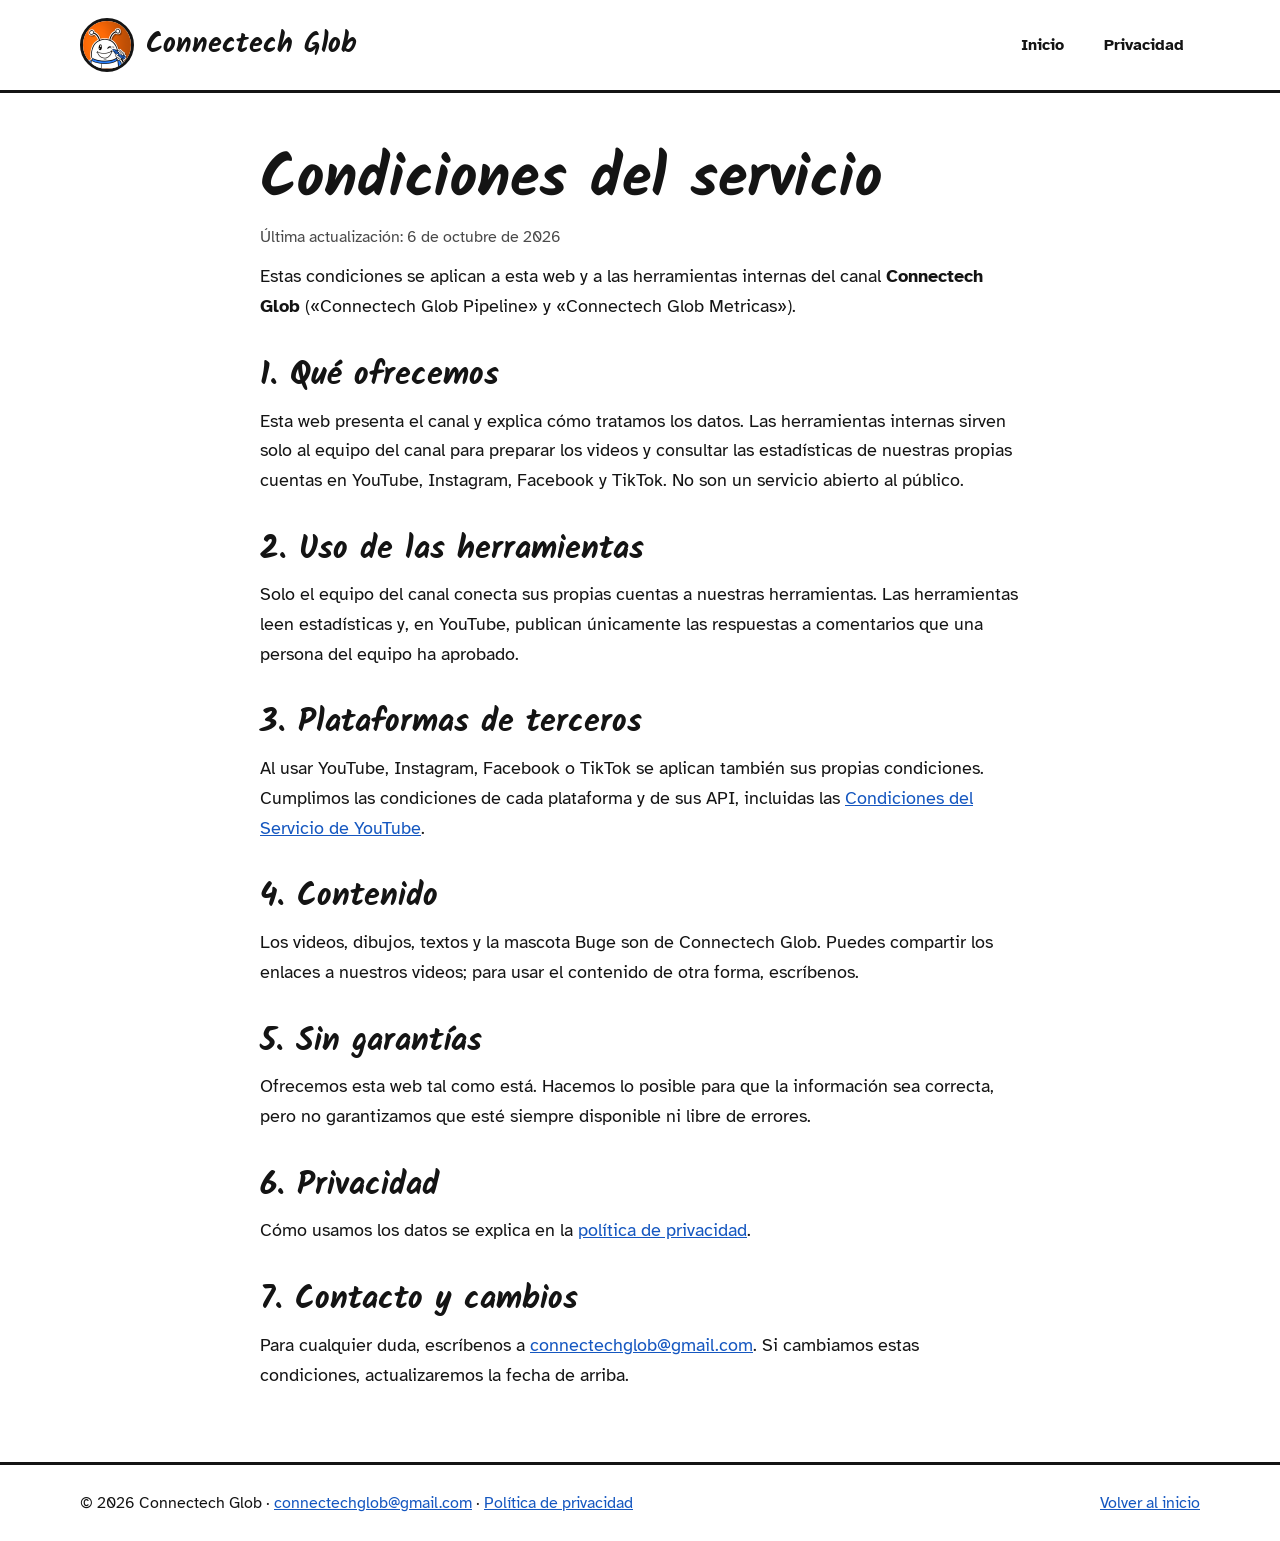
==== condiciones.html @ 5a498dc1 "Condiciones del servicio" ====
<!doctype html>
<html lang="es">
<head>
<meta charset="utf-8">
<meta name="viewport" content="width=device-width, initial-scale=1">
<title>Connectech Glob — Condiciones del servicio</title>
<meta name="description" content="Condiciones del servicio de la web y las herramientas internas del canal Connectech Glob.">
<link rel="icon" type="image/png" href="img/favicon.png">
<link rel="preconnect" href="https://fonts.googleapis.com">
<link href="https://fonts.googleapis.com/css2?family=Kalam:wght@400;700&amp;family=Atkinson+Hyperlegible:wght@400;700&amp;display=swap" rel="stylesheet">
<style>
body{margin:0;background:#FFFFFF}
a{color:#1557C0}a:hover{color:#0E3F8C}
</style>
</head>
<body>
<!-- Diseñado con Claude Design (https://claude.ai/artifact/JhXGgR8py6J7t8Qe7ZuyyM); fuente en el repositorio privado del canal, carpeta web/ -->
<div style="font-family: 'Atkinson Hyperlegible', system-ui, sans-serif; color: #141414; background: #FFFFFF; min-height: 100vh">

  <header style="border-bottom: 3px solid #141414">
    <nav aria-label="Principal" style="max-width: 1120px; margin: 0 auto; padding: 18px 24px; display: flex; flex-wrap: wrap; align-items: center; justify-content: space-between; gap: 16px">
      <a href="./" style="display: flex; align-items: center; gap: 12px; text-decoration: none; color: #141414">
        <img src="img/perfil.png" alt="" style="width: 48px; height: 48px; border-radius: 50%; border: 3px solid #141414">
        <span style="font-family: 'Kalam', cursive; font-weight: 700; font-size: 28px; line-height: 1">Connectech Glob</span>
      </a>
      <div style="display: flex; flex-wrap: wrap; gap: 8px">
        <a href="./" style="padding: 10px 16px; min-height: 44px; box-sizing: border-box; display: inline-flex; align-items: center; font-weight: 700; color: #141414; text-decoration: none">Inicio</a>
        <a href="privacidad.html" style="padding: 10px 16px; min-height: 44px; box-sizing: border-box; display: inline-flex; align-items: center; font-weight: 700; color: #141414; text-decoration: none">Privacidad</a>
      </div>
    </nav>
  </header>

  <main style="max-width: 760px; margin: 0 auto; padding: 56px 24px 72px; display: flex; flex-direction: column; gap: 36px; font-size: 18px; line-height: 1.65">
    <div style="display: flex; flex-direction: column; gap: 12px">
      <h1 style="margin: 0; font-family: 'Kalam', cursive; font-weight: 700; font-size: clamp(40px, 5vw, 60px); line-height: 1.05">Condiciones del servicio</h1>
      <p style="margin: 0; color: #4A4A4A; font-size: 16px">Última actualización: 6 de octubre de 2026</p>
      <p style="margin: 0">Estas condiciones se aplican a esta web y a las herramientas internas del canal <strong>Connectech Glob</strong> («Connectech Glob Pipeline» y «Connectech Glob Metricas»).</p>
    </div>
    <section style="display: flex; flex-direction: column; gap: 12px">
      <h2 style="margin: 0; font-family: 'Kalam', cursive; font-weight: 700; font-size: 32px; line-height: 1.15">1. Qué ofrecemos</h2>
      <p style="margin: 0">Esta web presenta el canal y explica cómo tratamos los datos. Las herramientas internas sirven solo al equipo del canal para preparar los videos y consultar las estadísticas de nuestras propias cuentas en YouTube, Instagram, Facebook y TikTok. No son un servicio abierto al público.</p>
    </section>
    <section style="display: flex; flex-direction: column; gap: 12px">
      <h2 style="margin: 0; font-family: 'Kalam', cursive; font-weight: 700; font-size: 32px; line-height: 1.15">2. Uso de las herramientas</h2>
      <p style="margin: 0">Solo el equipo del canal conecta sus propias cuentas a nuestras herramientas. Las herramientas leen estadísticas y, en YouTube, publican únicamente las respuestas a comentarios que una persona del equipo ha aprobado.</p>
    </section>
    <section style="display: flex; flex-direction: column; gap: 12px">
      <h2 style="margin: 0; font-family: 'Kalam', cursive; font-weight: 700; font-size: 32px; line-height: 1.15">3. Plataformas de terceros</h2>
      <p style="margin: 0">Al usar YouTube, Instagram, Facebook o TikTok se aplican también sus propias condiciones. Cumplimos las condiciones de cada plataforma y de sus API, incluidas las <a href="https://www.youtube.com/t/terms">Condiciones del Servicio de YouTube</a>.</p>
    </section>
    <section style="display: flex; flex-direction: column; gap: 12px">
      <h2 style="margin: 0; font-family: 'Kalam', cursive; font-weight: 700; font-size: 32px; line-height: 1.15">4. Contenido</h2>
      <p style="margin: 0">Los videos, dibujos, textos y la mascota Buge son de Connectech Glob. Puedes compartir los enlaces a nuestros videos; para usar el contenido de otra forma, escríbenos.</p>
    </section>
    <section style="display: flex; flex-direction: column; gap: 12px">
      <h2 style="margin: 0; font-family: 'Kalam', cursive; font-weight: 700; font-size: 32px; line-height: 1.15">5. Sin garantías</h2>
      <p style="margin: 0">Ofrecemos esta web tal como está. Hacemos lo posible para que la información sea correcta, pero no garantizamos que esté siempre disponible ni libre de errores.</p>
    </section>
    <section style="display: flex; flex-direction: column; gap: 12px">
      <h2 style="margin: 0; font-family: 'Kalam', cursive; font-weight: 700; font-size: 32px; line-height: 1.15">6. Privacidad</h2>
      <p style="margin: 0">Cómo usamos los datos se explica en la <a href="privacidad.html">política de privacidad</a>.</p>
    </section>
    <section style="display: flex; flex-direction: column; gap: 12px">
      <h2 style="margin: 0; font-family: 'Kalam', cursive; font-weight: 700; font-size: 32px; line-height: 1.15">7. Contacto y cambios</h2>
      <p style="margin: 0">Para cualquier duda, escríbenos a <a href="mailto:connectechglob@gmail.com">connectechglob@gmail.com</a>. Si cambiamos estas condiciones, actualizaremos la fecha de arriba.</p>
    </section>
  </main>

  <footer style="border-top: 3px solid #141414">
    <div style="max-width: 1120px; margin: 0 auto; padding: 28px 24px; display: flex; flex-wrap: wrap; justify-content: space-between; gap: 12px; font-size: 16px">
      <p style="margin: 0">© 2026 Connectech Glob · <a href="mailto:connectechglob@gmail.com">connectechglob@gmail.com</a> · <a href="privacidad.html">Política de privacidad</a></p>
      <p style="margin: 0"><a href="./">Volver al inicio</a></p>
    </div>
  </footer>
</div>
</body>
</html>
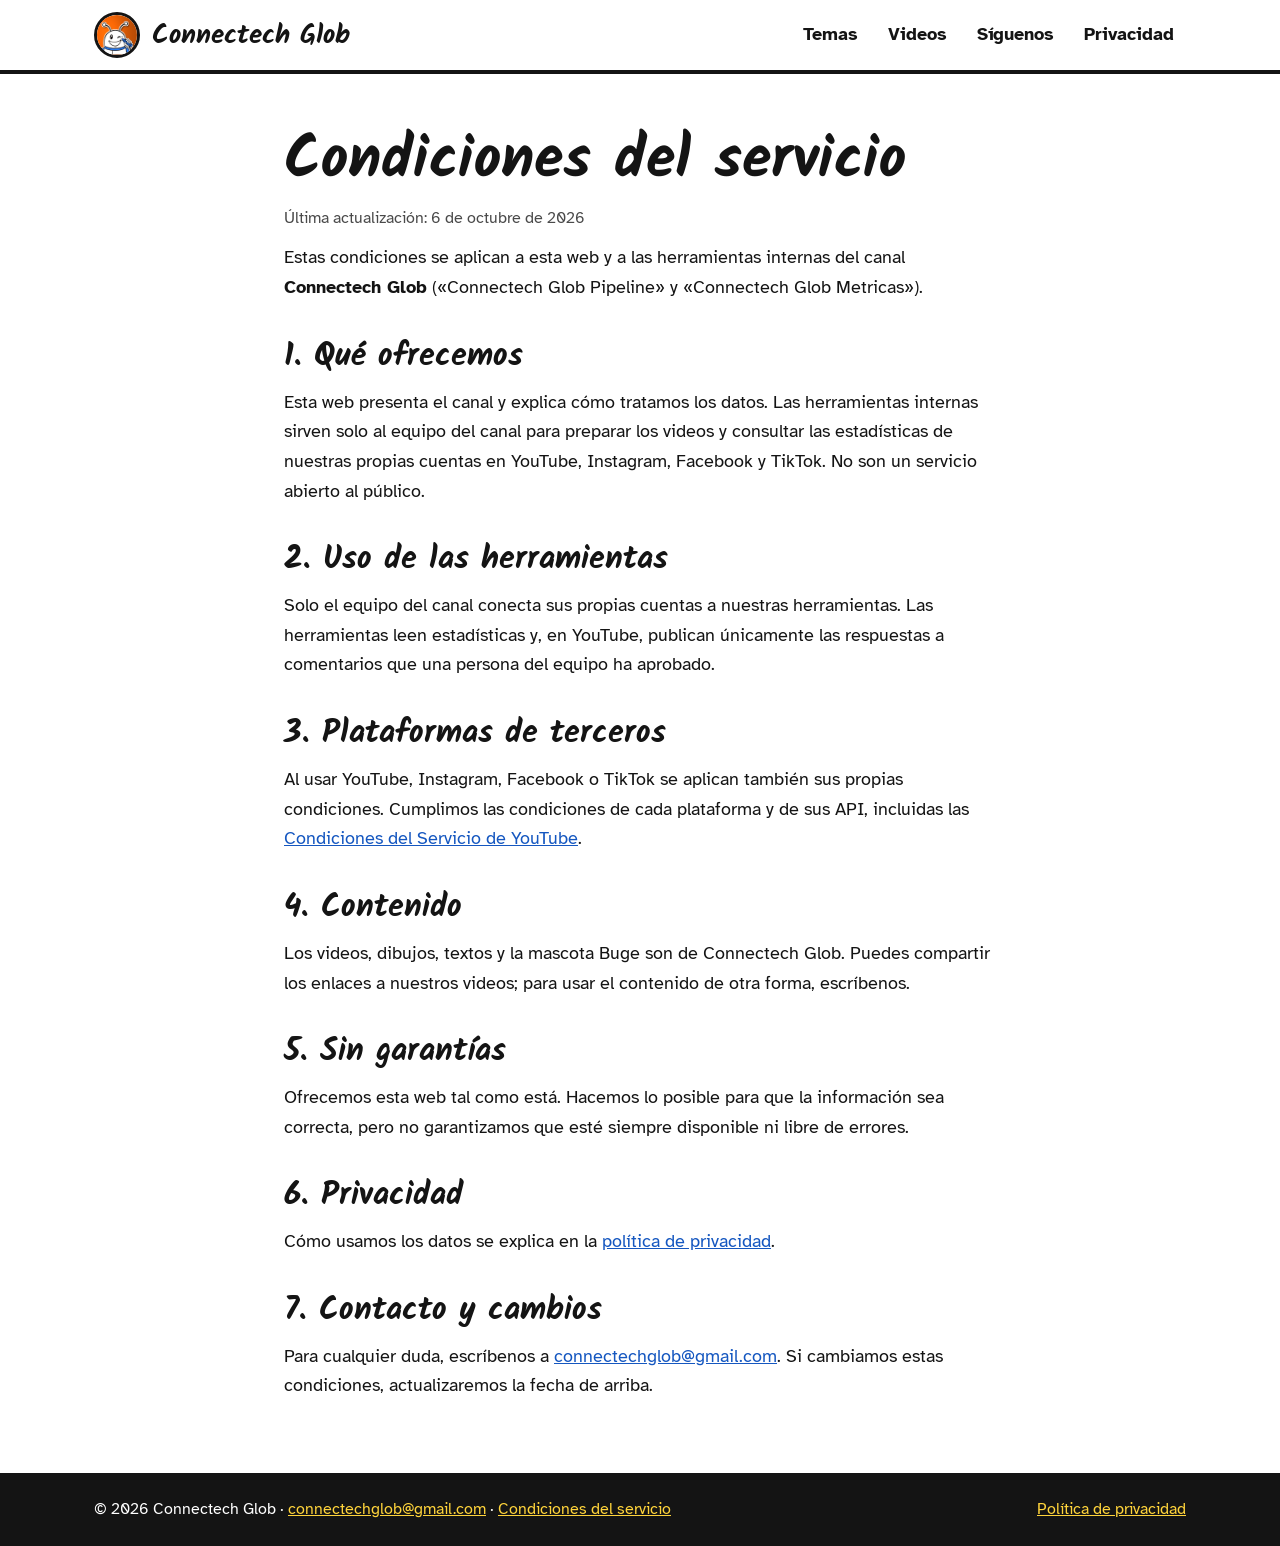
==== commit 97599be5: "Diseño nuevo: ciencia y tecnología explicadas a trazos Co-Authored-By: Claude Opus 5.5 <noreply@anth" ====
--- a/condiciones.html
+++ b/condiciones.html
@@ -8,27 +8,22 @@
 <link rel="icon" type="image/png" href="img/favicon.png">
 <link rel="preconnect" href="https://fonts.googleapis.com">
 <link href="https://fonts.googleapis.com/css2?family=Kalam:wght@400;700&amp;family=Atkinson+Hyperlegible:wght@400;700&amp;display=swap" rel="stylesheet">
-<style>
-body{margin:0;background:#FFFFFF}
-a{color:#1557C0}a:hover{color:#0E3F8C}
-</style>
+<link rel="stylesheet" href="estilos.css">
 </head>
 <body>
-<!-- Diseñado con Claude Design (https://claude.ai/artifact/JhXGgR8py6J7t8Qe7ZuyyM); fuente en el repositorio privado del canal, carpeta web/ -->
+<!-- Diseñado con Claude Design (lienzo borrado; su original está en web/diseno/ del repositorio privado del canal) -->
 <div style="font-family: 'Atkinson Hyperlegible', system-ui, sans-serif; color: #141414; background: #FFFFFF; min-height: 100vh">
-
-  <header style="border-bottom: 3px solid #141414">
-    <nav aria-label="Principal" style="max-width: 1120px; margin: 0 auto; padding: 18px 24px; display: flex; flex-wrap: wrap; align-items: center; justify-content: space-between; gap: 16px">
-      <a href="./" style="display: flex; align-items: center; gap: 12px; text-decoration: none; color: #141414">
-        <img src="img/perfil.png" alt="" style="width: 48px; height: 48px; border-radius: 50%; border: 3px solid #141414">
-        <span style="font-family: 'Kalam', cursive; font-weight: 700; font-size: 28px; line-height: 1">Connectech Glob</span>
-      </a>
-      <div style="display: flex; flex-wrap: wrap; gap: 8px">
-        <a href="./" style="padding: 10px 16px; min-height: 44px; box-sizing: border-box; display: inline-flex; align-items: center; font-weight: 700; color: #141414; text-decoration: none">Inicio</a>
-        <a href="privacidad.html" style="padding: 10px 16px; min-height: 44px; box-sizing: border-box; display: inline-flex; align-items: center; font-weight: 700; color: #141414; text-decoration: none">Privacidad</a>
-      </div>
-    </nav>
-  </header>
+<header class="cabecera">
+  <nav class="ancho" aria-label="Principal">
+    <a class="marca" href="./"><img src="img/perfil.png" alt="">Connectech Glob</a>
+    <ul class="menu">
+      <li><a href="./#temas">Temas</a></li>
+      <li><a href="./#videos">Videos</a></li>
+      <li><a href="./#redes">Síguenos</a></li>
+      <li><a href="privacidad.html">Privacidad</a></li>
+    </ul>
+  </nav>
+</header>
 
   <main style="max-width: 760px; margin: 0 auto; padding: 56px 24px 72px; display: flex; flex-direction: column; gap: 36px; font-size: 18px; line-height: 1.65">
     <div style="display: flex; flex-direction: column; gap: 12px">
@@ -46,7 +41,7 @@
     </section>
     <section style="display: flex; flex-direction: column; gap: 12px">
       <h2 style="margin: 0; font-family: 'Kalam', cursive; font-weight: 700; font-size: 32px; line-height: 1.15">3. Plataformas de terceros</h2>
-      <p style="margin: 0">Al usar YouTube, Instagram, Facebook o TikTok se aplican también sus propias condiciones. Cumplimos las condiciones de cada plataforma y de sus API, incluidas las <a href="https://www.youtube.com/t/terms">Condiciones del Servicio de YouTube</a>.</p>
+      <p style="margin: 0">Al usar YouTube, Instagram, Facebook o TikTok se aplican también sus propias condiciones. Cumplimos las condiciones de cada plataforma y de sus API, incluidas las <a href="https://www.youtube.com/t/terms" target="_blank" rel="noopener noreferrer">Condiciones del Servicio de YouTube</a>.</p>
     </section>
     <section style="display: flex; flex-direction: column; gap: 12px">
       <h2 style="margin: 0; font-family: 'Kalam', cursive; font-weight: 700; font-size: 32px; line-height: 1.15">4. Contenido</h2>
@@ -65,13 +60,12 @@
       <p style="margin: 0">Para cualquier duda, escríbenos a <a href="mailto:connectechglob@gmail.com">connectechglob@gmail.com</a>. Si cambiamos estas condiciones, actualizaremos la fecha de arriba.</p>
     </section>
   </main>
-
-  <footer style="border-top: 3px solid #141414">
-    <div style="max-width: 1120px; margin: 0 auto; padding: 28px 24px; display: flex; flex-wrap: wrap; justify-content: space-between; gap: 12px; font-size: 16px">
-      <p style="margin: 0">© 2026 Connectech Glob · <a href="mailto:connectechglob@gmail.com">connectechglob@gmail.com</a> · <a href="privacidad.html">Política de privacidad</a></p>
-      <p style="margin: 0"><a href="./">Volver al inicio</a></p>
-    </div>
-  </footer>
+<footer class="pie">
+  <div class="ancho">
+    <p>© 2026 Connectech Glob · <a href="mailto:connectechglob@gmail.com">connectechglob@gmail.com</a> · <a href="condiciones.html">Condiciones del servicio</a></p>
+    <p><a href="privacidad.html">Política de privacidad</a></p>
+  </div>
+</footer>
 </div>
 </body>
 </html>
--- a/estilos.css
+++ b/estilos.css
@@ -0,0 +1,90 @@
+/* Ciencia y tecnología a trazos: papel, rotulador negro, crayón azul y amarillo */
+:root{--tinta:#141414;--papel:#FBF7EC;--blanco:#FFFFFF;--azul:#1F6FEB;--azul-oscuro:#0E3F8C;--enlace:#1557C0;--amarillo:#FFD43B;--naranja:#E8590C;--naranja-texto:#B8430A;
+--trazo:255px 18px 225px 18px/18px 225px 18px 255px;--trazo-2:18px 225px 18px 255px/255px 18px 225px 18px}
+*{box-sizing:border-box}
+html{scroll-behavior:smooth}
+body{margin:0;background:var(--papel);color:var(--tinta);font-family:'Atkinson Hyperlegible',system-ui,sans-serif;font-size:18px;line-height:1.55}
+a{color:var(--enlace)}a:hover{color:var(--azul-oscuro)}
+img{display:block;max-width:100%;height:auto}
+h1,h2,h3{font-family:'Kalam',cursive;font-weight:700;line-height:1.08;margin:0}
+:focus-visible{outline:3px solid var(--naranja);outline-offset:3px}
+.ancho{max-width:1140px;margin:0 auto;padding-left:24px;padding-right:24px}
+/* Cabecera */
+.cabecera{background:var(--blanco);border-bottom:4px solid var(--tinta)}
+.cabecera nav{display:flex;flex-wrap:wrap;align-items:center;justify-content:space-between;gap:10px 20px;padding-top:12px;padding-bottom:12px}
+.marca{display:flex;align-items:center;gap:12px;color:var(--tinta);text-decoration:none;font-family:'Kalam',cursive;font-weight:700;font-size:27px;line-height:1}
+.marca img{width:46px;height:46px;border-radius:50%;border:3px solid var(--tinta)}
+.menu{display:flex;flex-wrap:wrap;gap:2px 6px;list-style:none;margin:0;padding:0}
+.menu a{display:inline-flex;align-items:center;min-height:44px;padding:6px 12px;color:var(--tinta);font-weight:700;text-decoration:none}
+.menu a:hover,.menu a[aria-current]{text-decoration:underline;text-decoration-color:var(--naranja);text-decoration-thickness:4px;text-underline-offset:6px}
+/* Portada */
+.portada{position:relative;background:var(--azul);border-bottom:4px solid var(--tinta);overflow:hidden}
+.portada img{width:100%;aspect-ratio:2.1;object-fit:cover;object-position:center}
+.portada-texto{position:absolute;left:44.5%;width:33%;top:50%;transform:translateY(-50%)}
+.antetitulo{margin:0 0 6px;font-weight:700;font-size:clamp(13px,1.05vw,16px);letter-spacing:.07em;text-transform:uppercase;color:var(--enlace)}
+.portada h1{font-size:clamp(30px,3.75vw,58px)}
+.raya{background:linear-gradient(transparent 68%,var(--amarillo) 68%,var(--amarillo) 94%,transparent 94%)}
+.entrada{background:var(--blanco);border-bottom:4px solid var(--tinta);padding:32px 0}
+.entrada .ancho{display:flex;flex-wrap:wrap;align-items:center;justify-content:space-between;gap:20px 40px}
+.entrada p{margin:0;font-size:21px;line-height:1.45;flex:1 1 520px}
+.boton{display:inline-flex;align-items:center;gap:10px;min-height:54px;padding:12px 26px;background:var(--amarillo);color:var(--tinta);font-weight:700;font-size:19px;text-decoration:none;border:3px solid var(--tinta);border-radius:var(--trazo);box-shadow:5px 5px 0 var(--tinta);transition:transform .12s,box-shadow .12s}
+.boton:hover{color:var(--tinta);transform:translate(2px,2px);box-shadow:3px 3px 0 var(--tinta)}
+/* Secciones */
+.seccion{padding:64px 0}
+.seccion h2{font-size:clamp(34px,4vw,48px);margin-bottom:10px}
+.intro{margin:0 0 32px;font-size:20px;max-width:38em}
+.campos{display:grid;grid-template-columns:repeat(auto-fit,minmax(300px,1fr));gap:30px}
+.campo{background:var(--blanco);border:4px solid var(--tinta);border-radius:var(--trazo);padding:28px;box-shadow:7px 7px 0 var(--azul)}
+.campo:nth-child(2){border-radius:var(--trazo-2);box-shadow:7px 7px 0 var(--naranja)}
+.campo h3{font-size:36px;margin-bottom:6px}
+.campo p{margin:0 0 18px}
+.objetos{display:grid;grid-template-columns:repeat(4,1fr);gap:10px;margin:0 0 20px;padding:0;list-style:none}
+.objetos img{width:100%;aspect-ratio:1;object-fit:cover;border:3px solid var(--tinta);border-radius:14px}
+.preguntas{margin:0;padding:0;list-style:none}
+.preguntas li{padding:9px 0 9px 28px;position:relative;font-weight:700;border-top:2px dashed #BDB7A6}
+.preguntas li::before{content:"✏️";position:absolute;left:0;font-size:16px}
+/* Videos */
+.fondo-blanco{background:var(--blanco);border-top:4px solid var(--tinta);border-bottom:4px solid var(--tinta)}
+.videos{display:grid;grid-template-columns:repeat(auto-fit,minmax(280px,1fr));gap:26px;list-style:none;margin:0;padding:0}
+.videos a{display:block;height:100%;color:var(--tinta);text-decoration:none;border:3px solid var(--tinta);border-radius:16px;overflow:hidden;background:var(--papel);transition:transform .12s}
+.videos a:hover{transform:rotate(-1deg) scale(1.015);color:var(--tinta)}
+.videos img{width:100%;aspect-ratio:16/9;object-fit:cover;border-bottom:3px solid var(--tinta)}
+.videos span{display:block;padding:13px 16px 15px;font-weight:700;font-size:19px;line-height:1.3}
+.mas{margin:26px 0 0;font-size:19px;font-weight:700}
+/* Calendario */
+.semana{background:var(--azul-oscuro);color:var(--blanco);border-bottom:4px solid var(--tinta)}
+.semana .ancho{display:grid;grid-template-columns:minmax(0,1fr) auto;align-items:center;gap:32px}
+.semana h2{margin-bottom:20px}
+.dias{display:grid;grid-template-columns:repeat(auto-fit,minmax(240px,1fr));gap:20px}
+.dia{background:var(--blanco);color:var(--tinta);border:4px solid var(--tinta);border-radius:var(--trazo);padding:20px 22px}
+.dia:nth-child(2){border-radius:var(--trazo-2)}
+.dia strong{display:block;font-family:'Kalam',cursive;font-size:26px;line-height:1.1;color:var(--naranja-texto)}
+.dia p{margin:6px 0 0}
+.semana img{width:220px;height:220px;object-fit:contain;padding:14px;background:var(--blanco);border:4px solid var(--tinta);border-radius:50%}
+/* Redes */
+.redes{display:flex;flex-wrap:wrap;gap:12px;list-style:none;margin:0;padding:0}
+.redes a{display:inline-flex;align-items:center;min-height:50px;padding:10px 22px;background:var(--blanco);color:var(--tinta);font-weight:700;text-decoration:none;border:3px solid var(--tinta);border-radius:var(--trazo)}
+.redes li:first-child a{background:var(--amarillo)}
+.redes a:hover{background:var(--tinta);color:var(--blanco)}
+.nota{margin:44px 0 0;padding:22px 24px;background:#E8F0FE;border:3px solid var(--tinta);border-radius:16px;font-size:17px}
+.nota h2{font-family:inherit;font-size:21px;margin:0 0 6px}
+.nota p{margin:0}
+/* Pie */
+.pie{background:var(--tinta);color:var(--blanco);font-size:16px}
+.pie .ancho{display:flex;flex-wrap:wrap;justify-content:space-between;gap:8px 24px;padding-top:24px;padding-bottom:24px}
+.pie p{margin:0}.pie a{color:var(--amarillo)}.pie a:hover{color:var(--blanco)}
+/* Páginas legales */
+.legal{max-width:780px;margin:0 auto;padding:52px 24px 72px}
+@media (max-width:820px){
+ .ancho{padding-left:16px;padding-right:16px}
+ .portada img{aspect-ratio:4/3;object-position:24% 50%}
+ .portada-texto{position:static;transform:none;width:auto;background:var(--papel);border-top:4px solid var(--tinta);padding:22px 16px 24px}
+ .portada h1{font-size:clamp(36px,10.5vw,54px)}
+ .antetitulo{font-size:13px}
+ .seccion{padding:46px 0}
+ .semana .ancho{grid-template-columns:1fr}
+ .semana img{display:none}
+ .marca{font-size:24px}
+ .boton{width:100%;justify-content:center}
+}
+@media (prefers-reduced-motion:reduce){html{scroll-behavior:auto}*{transition:none!important}}
